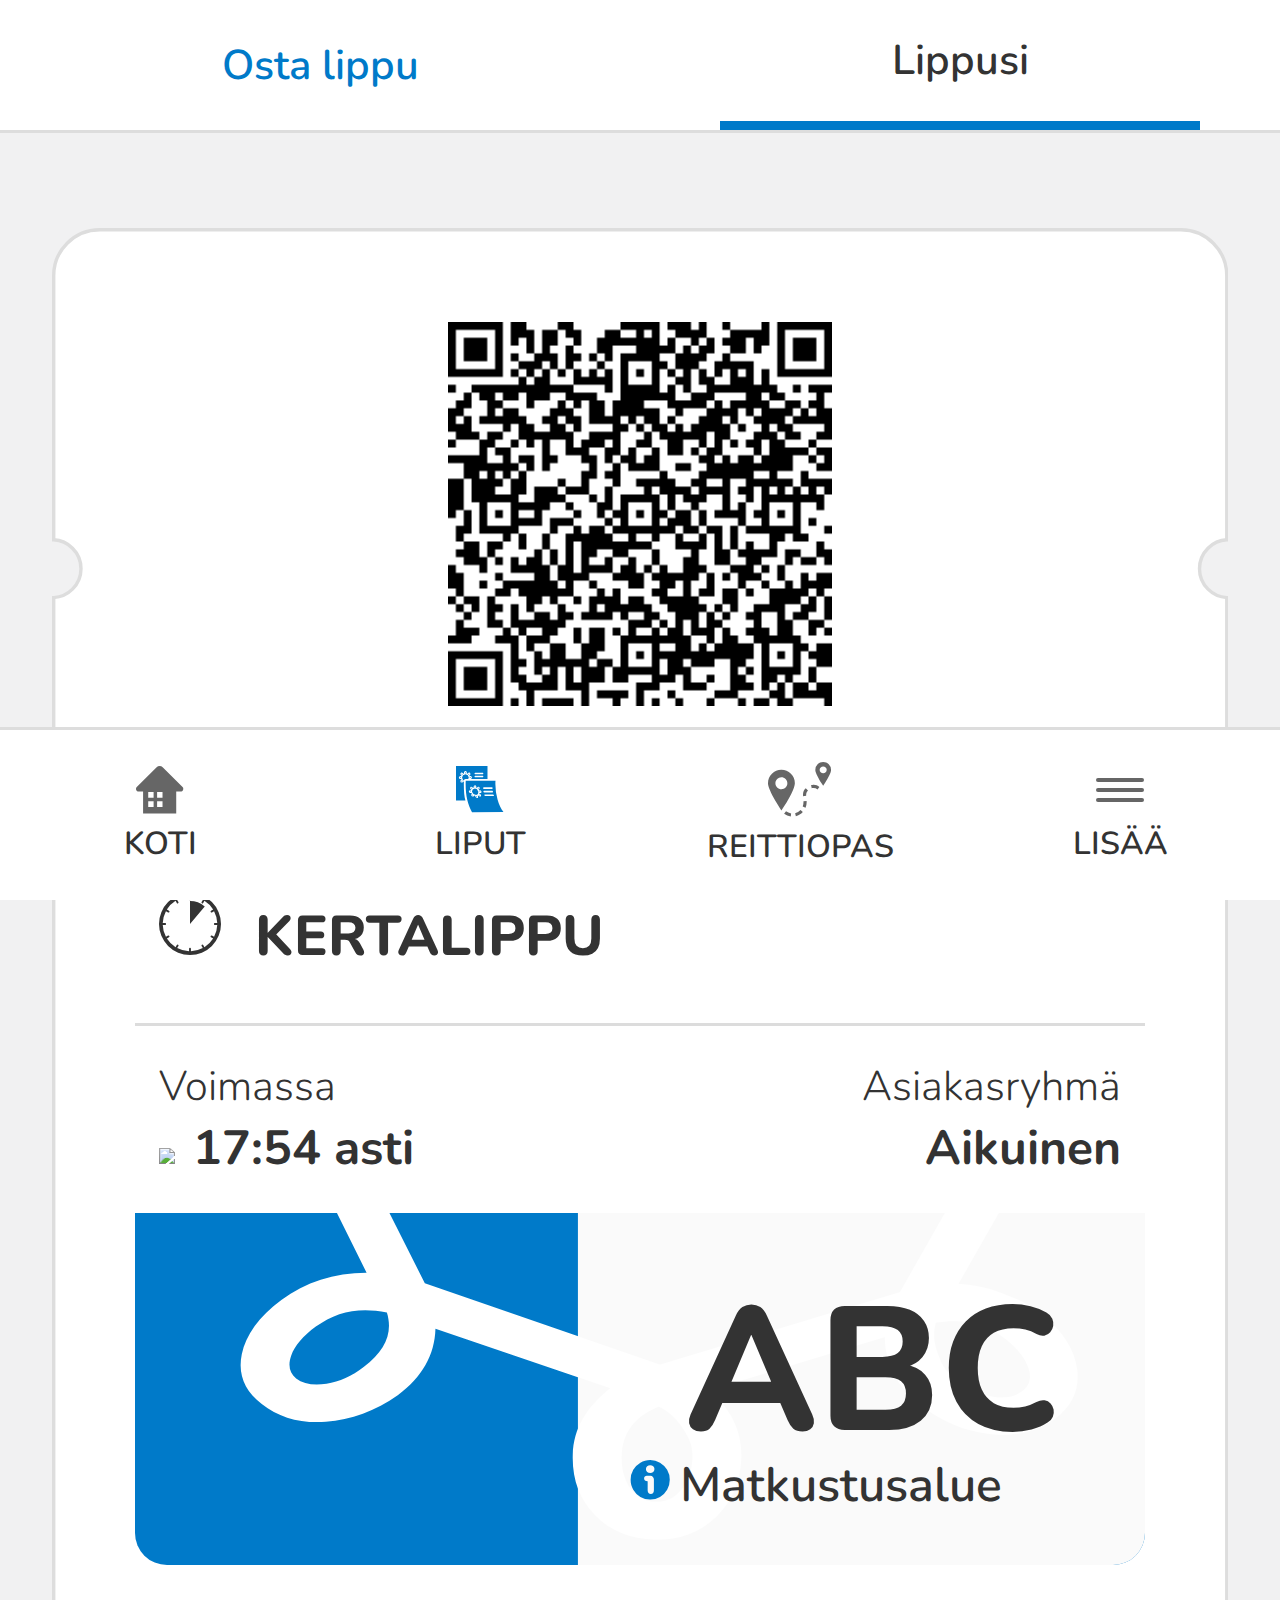
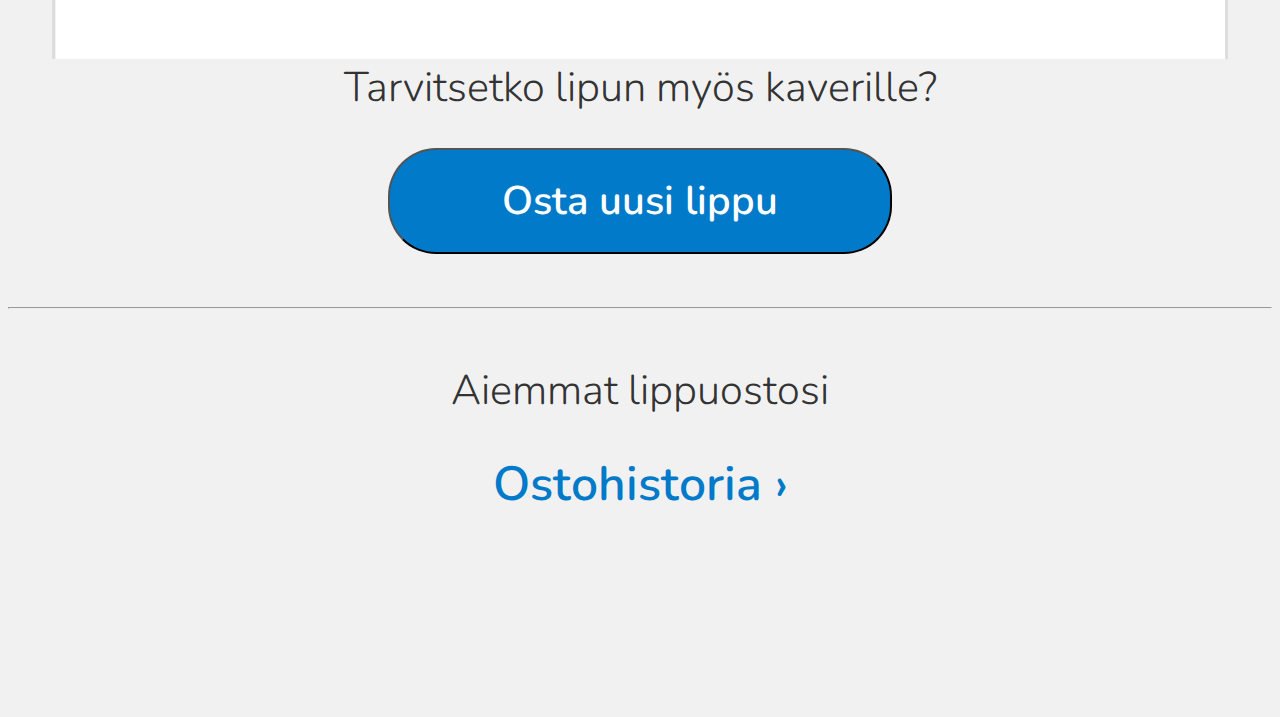
==== index.html @ 5ee7aa4e "Moi" ====
<!DOCTYPE html>

<head>
    <title>HSL-äppi</title>
    <link rel="stylesheet" href="style.css">

    <style>
        @import url('https://fonts.googleapis.com/css2?family=Nunito:ital,wght@0,200;0,300;0,400;0,500;0,600;0,700;0,800;0,900;0,1000;1,200;1,300;1,400;1,500;1,600;1,700;1,800;1,900;1,1000&display=swap');
    </style>

<script src="script.js"></script>

<meta http-equiv="ScreenOrientation" content="autoRotate:disabled">

</head>

<body onload = "displayTime()">
        
    <header>
        <div class="header-osta">
                <div class="header-osta-p">
                    <p>Osta lippu</p>
                </div>
            </div>

            <div class="header-lippusi">
                <div class="header-lippusi-p">
                    <p>Lippusi</p>
                </div>
            </div>
    </header>

    <div class="lippu-tausta"> 
        <div class="lippu-container">
            <div style="overflow: hidden;border-radius: 2rem;">

                <div style="width:38%;margin-left:auto;margin-right:auto;">
                    <img src="./kuvat/qr-koodi.png" style="width:100%;">
                </div>

                <div class="sarjanumero" style="text-align: center;color:#322b32;font-weight: 400;">
                    <p><b>222114</b> 98151397</p>
                </div>
                
                <div class="lipputyyppi">
                    <img src="./kuvat/kertalippu.svg" style="width:6.5%;">
                    <span class="kertalippu">Kertalippu</span>
                </div>

                <div class="voimassa-asiakasryhmä-wrapper">

                    <div class="voimassa">
                        <span class="voimassa">Voimassa</span><br/>
                        <img src="./kuvat/vihreä-pallo.svg" style="width:1.5rem;">
                        <span id="time" style="font-weight:700;font-size: 3rem;padding-left: 0.5rem;">0:00 Asti</span>
                    </div>

                    <div class="Asiakasryhmä">
                        <span class="asiakasryhmä">Asiakasryhmä</span><br/>
                        <span style="font-weight:700;font-size: 3rem;">Aikuinen</span>
                    </div>

                </div>

                <div class="kameleontti" id="kameleontti">

                    <div class="Matkustusalue">
                        <span>ABC</span> <br/>
                    </div>
                    
                    <div class="Matkustusalue-info">
                        <img src="./kuvat/info.svg" style="width:2.5rem;">
                        <span style="font-weight:600;font-size: 3rem;">Matkustusalue</span>
                    </div>

                </div>
            </div>
        </div>
    </div>

    <div class="Historia" style="text-align:center">
        <span>Tarvitsetko lipun myös kaverille?</span><br/>
        <button id="osta-uusi-lippu">Osta uusi lippu</button><br/>

        <hr/>

    <span style="padding-top:2rem;display:block;">Aiemmat lippuostosi</span>
    <span class="Ostohistoria">Ostohistoria ›</span>

    </div>
    
<footer>
    <span id="footer">
        <img id ="footerimg" src="./kuvat/koti.svg">Koti</span>
    <span id="footer">
        <img id ="footerimg" src="./kuvat/liput.svg">Liput</span>
    <span id="footer">
        <img id="footerimg2" src="./kuvat/reittiopas.svg">Reittiopas</span>
    <span id="footer">
        <img id ="footerimg" src="./kuvat/lisää.svg">Lisää</span>
</footer>
    
</body>
</html>
---- style.css ----
body{
    font-size: 2.6rem;
    font-family: 'Nunito', sans-serif;
    color: #333333;
    font-weight: 300;
    background-color: #f1f1f2;
}

p {
    margin: 2rem 0 2rem 0;
}

header{
    width: 100%;
    position: fixed;
    box-sizing: content-box;
    z-index: 99;
    top: 0;
    left: 0;
    padding-top: env(safe-area-inset-top);
    background-color: #ffffff;
    display: flex;
    justify-content: center;
    align-items: center;
    border-bottom: 0.2rem solid #ddd;
    font-weight: 600;
}

.header-osta, .header-lippusi {
    width: 50%;
    justify-items: center;
    align-items: center;
    text-align: center;
}

.header-osta{
    color: #007ac9;
}

.header-lippusi-p{
    width:75%;
    color: #333;
    border-bottom: 0.6rem solid #007ac9;
    margin-left: auto;
    margin-right: auto;
}

.lippu-tausta {
    background-image: url(./kuvat/tausta.svg);
    background-size: contain;
    background-repeat: no-repeat;
    width: 93%;
    margin-top: 18%;
    margin-right: auto;
    margin-left: auto;
}

.lippu-container {
    padding: 8% 7% 8% 7%;
}

.lipputyyppi {
    padding: 3rem 1.5rem 3rem 1.5rem;
    border: 0 0 0 0;
    border-top: solid;
    border-bottom: solid;
    border-color: #dcdcdc;
    border-width: 0.2rem;
}

span.kertalippu {
    text-transform: uppercase;
    font-size: 3.5rem;
    padding-left: 1.5rem;
    font-weight: 800;
}

.voimassa-asiakasryhmä-wrapper {
    display: flex;
    padding: 2rem 1.5rem 2rem 1.5rem;
}

.Asiakasryhmä,.voimassa{
    width: 50%;
}

.Asiakasryhmä {
    text-align: right;
}

.kameleontti {
    background-image: url(./kuvat/hyrrä.svg);
    height: 22rem;
    background-size: contain;
    background-repeat: round;
    background-color:#007ac9;
}

.Matkustusalue {
    padding-left: 46%;
    padding-top: 5rem;
    font-size: 11rem;
    text-align: center;
    font-weight: 800;
    line-height: 0.9;
}

.Matkustusalue-info {
    width: 50%;
    padding-left: 49%;
}

#hyrra {
    background-color: rgb(77, 31, 31);
  }

button#osta-uusi-lippu{
    color: white;
    background-color: #007ac9;
    font-size: 5rem;
    border-radius: 3rem;
    padding: 1.5rem 7rem 1.5rem 7rem;
    font-size: 2.5rem;
    margin: 2rem 0 2rem 0;
    font-weight: 600;
    font-family: 'Nunito', sans-serif;
}

footer {
    position: fixed;
    width: 100%;
    bottom: 0;
    left: 0;
    background-color: #ffffff;
    display: flex;
    justify-content: center;
    align-items: center;
    border-top: 0.2rem solid #ddd;
    font-weight: 600;
    padding: 2rem 0 2rem 0;
}

span#footer {
    width: 25%;
    text-align: center;
    text-transform: uppercase;
    font-size: 2rem;
}

img#footerimg,img#footerimg2 {
    display: block;
    margin-left: auto;
    margin-right: auto;
    width: 3rem;
    padding-bottom: 0.5rem;
}

img#footerimg2 {
    width: 4rem;
}

@media only screen and (min-width: 900px) {
    .lippu-tausta {
        background-size: cover;
    }
  }

span.Ostohistoria {
    padding-top:2rem;
    display:block;
    color:#007ac9;
    font-weight:600;
    font-size: 3rem;
    padding-bottom: 12rem;
    display: block;
}
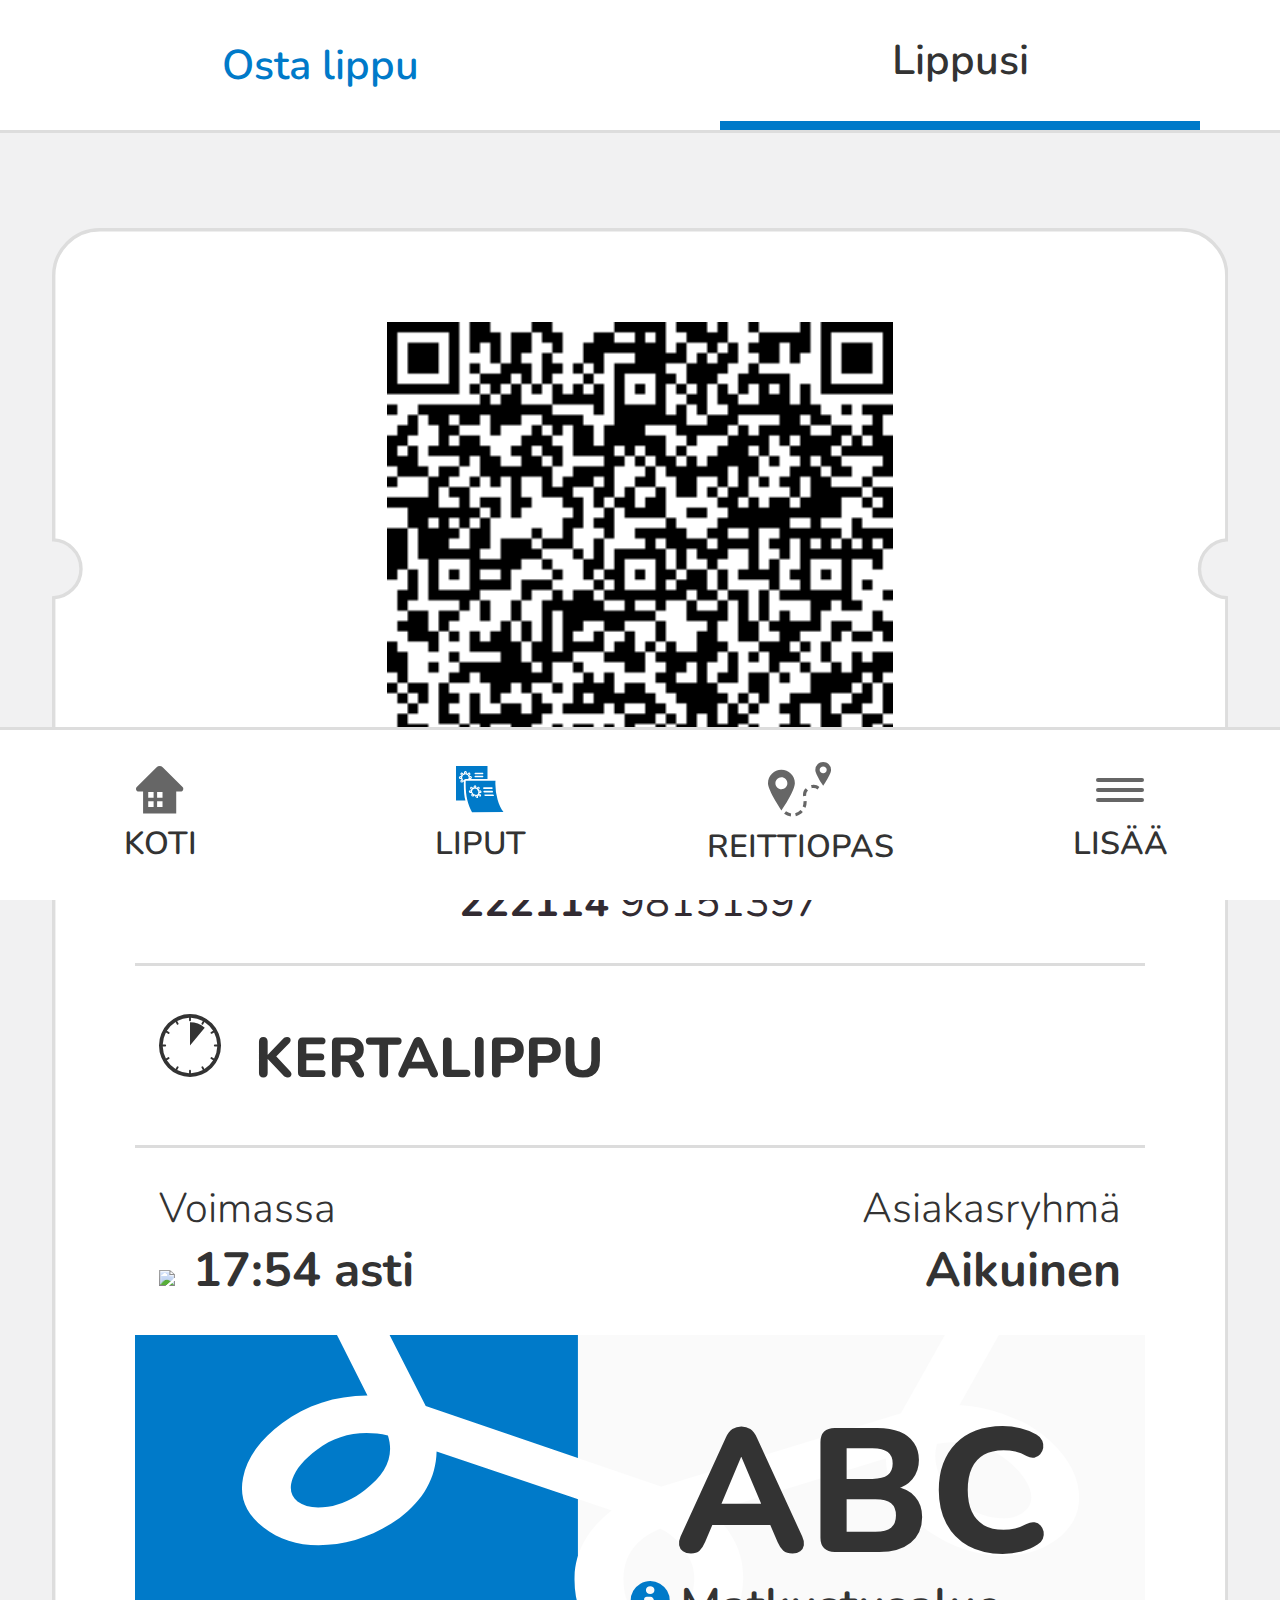
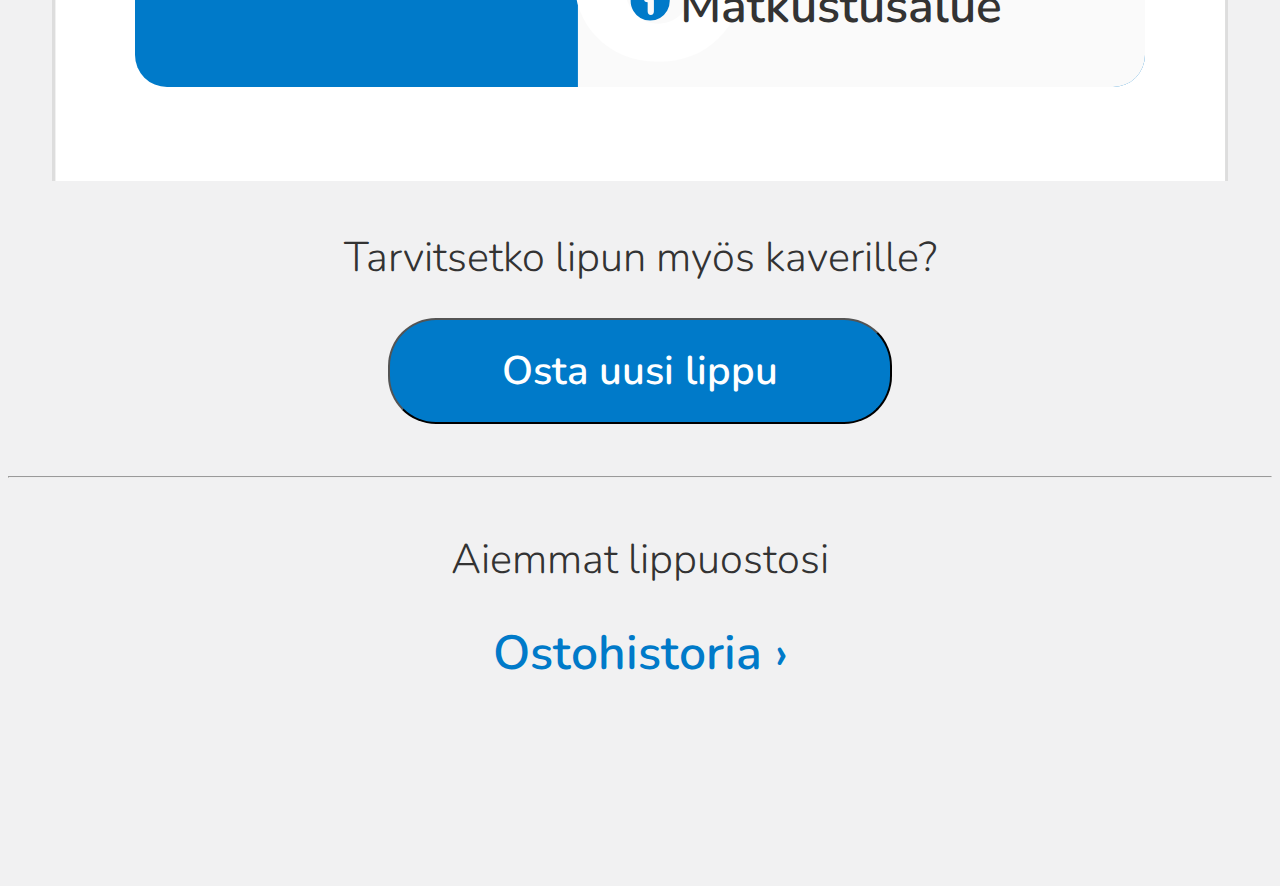
==== commit 8f3d5194: "Miau" ====
--- a/index.html
+++ b/index.html
@@ -34,7 +34,7 @@
         <div class="lippu-container">
             <div style="overflow: hidden;border-radius: 2rem;">
 
-                <div style="width:38%;margin-left:auto;margin-right:auto;">
+                <div style="width:50%;margin-left:auto;margin-right:auto;">
                     <img src="./kuvat/qr-koodi.png" style="width:100%;">
                 </div>
 
--- a/style.css
+++ b/style.css
@@ -97,7 +97,7 @@
 }
 
 .Matkustusalue {
-    padding-left: 46%;
+    padding-left: 44%;
     padding-top: 5rem;
     font-size: 11rem;
     text-align: center;
@@ -136,7 +136,7 @@
     justify-content: center;
     align-items: center;
     border-top: 0.2rem solid #ddd;
-    font-weight: 600;
+    font-weight: 600!important;
     padding: 2rem 0 2rem 0;
 }
 
@@ -165,6 +165,10 @@
     }
   }
 
+  .Historia {
+    padding-top: 3rem;
+}
+
 span.Ostohistoria {
     padding-top:2rem;
     display:block;
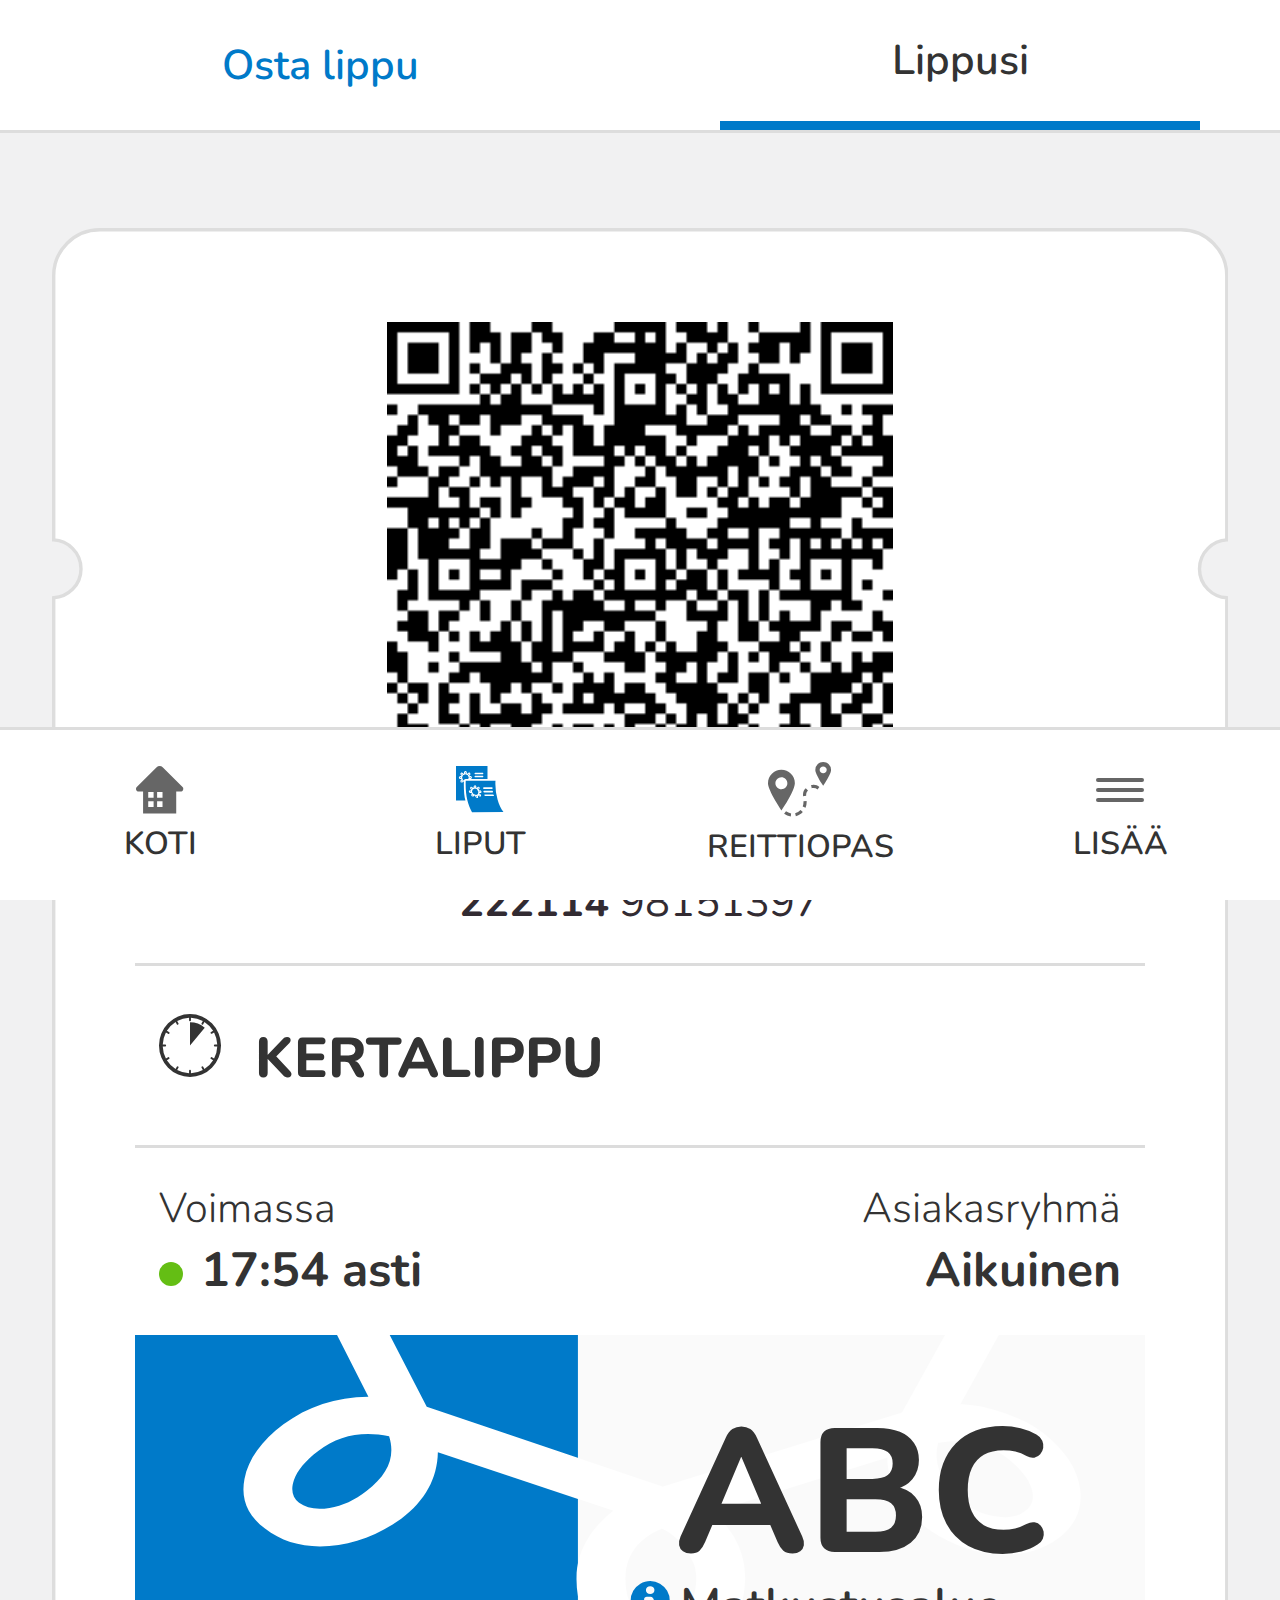
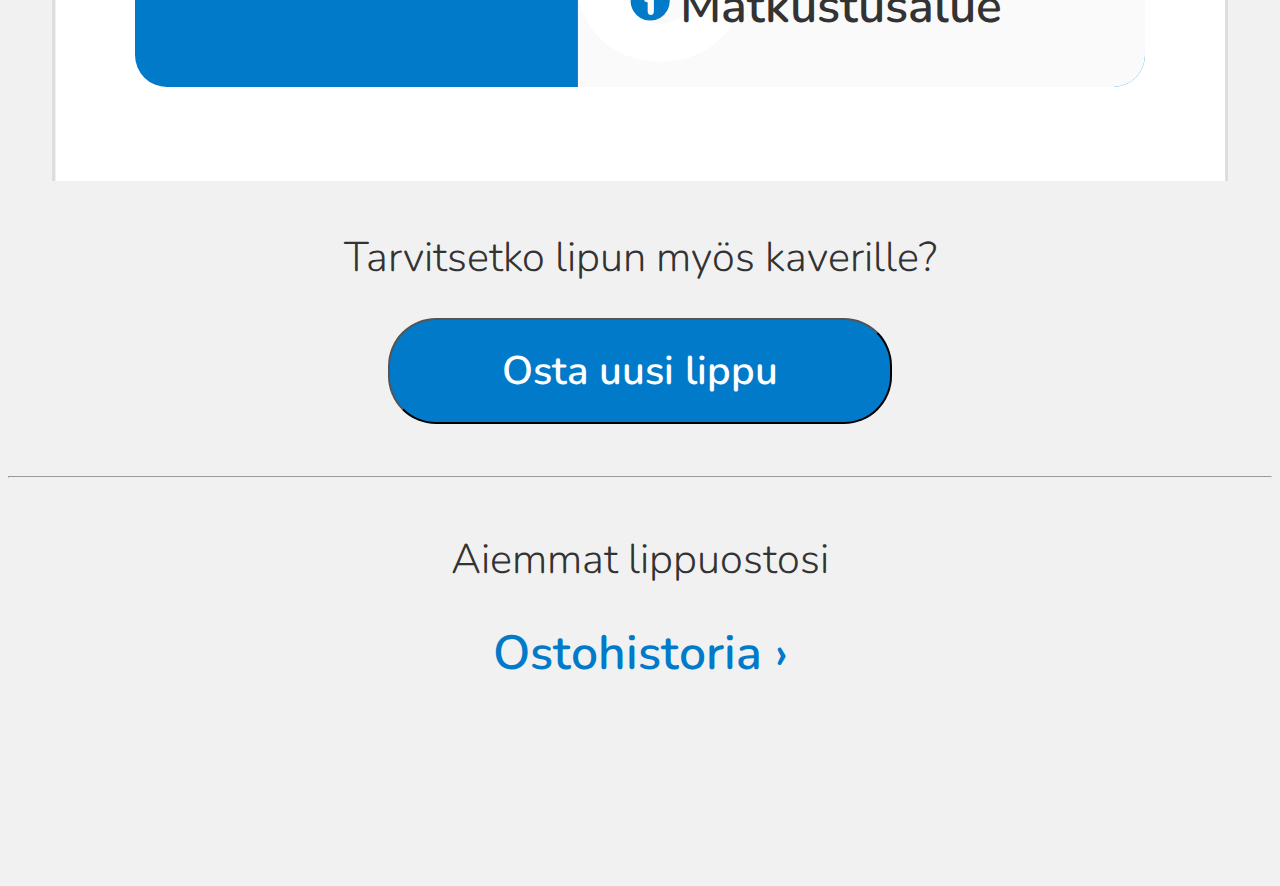
==== commit ad246d92: "miau" ====
--- a/index.html
+++ b/index.html
@@ -51,7 +51,7 @@
 
                     <div class="voimassa">
                         <span class="voimassa">Voimassa</span><br/>
-                        <img src="./kuvat/vihreä-pallo.svg" style="width:1.5rem;">
+                        <img src="./kuvat/pallo.svg" style="width:1.5rem;">
                         <span id="time" style="font-weight:700;font-size: 3rem;padding-left: 0.5rem;">0:00 Asti</span>
                     </div>
 
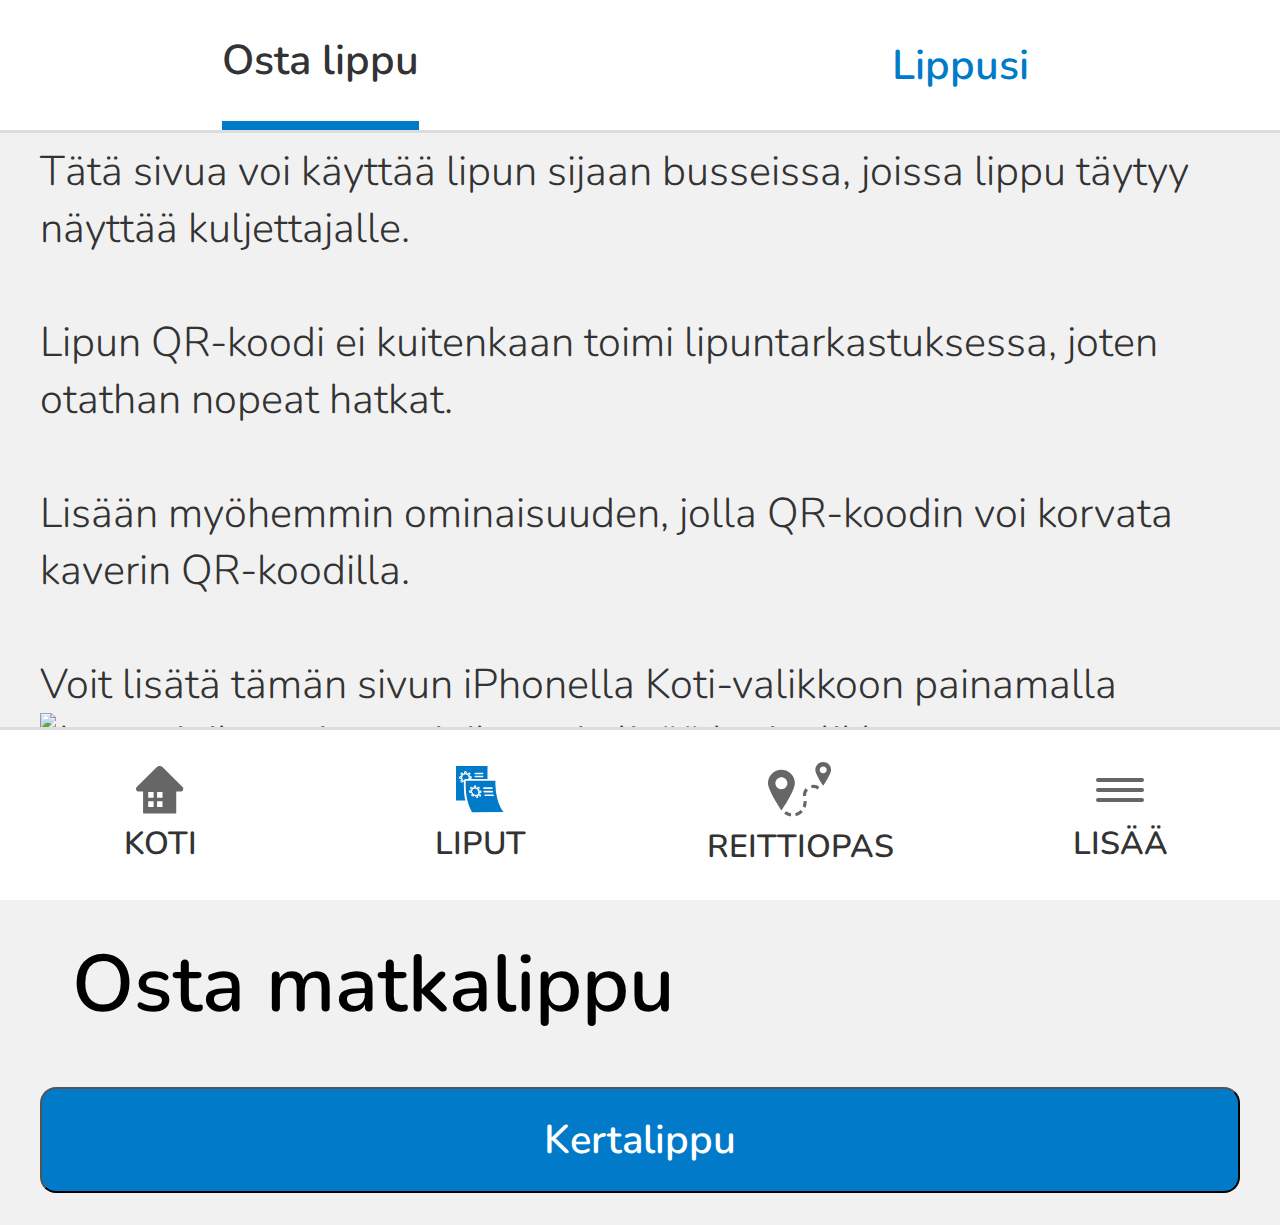
==== commit 09648494: "Osta lippu-sivu lisätty" ====
--- a/index.html
+++ b/index.html
@@ -1,94 +1,52 @@
 <!DOCTYPE html>
 
 <head>
-    <title>HSL-äppi</title>
+
+    <title>HSL</title>
     <link rel="stylesheet" href="style.css">
+    <link rel="apple-touch-icon" sizes="180x180" href="./kuvat/apple-touch-icon.png">
+    <link rel="icon" type="image/png" sizes="32x32" href="./kuvat/favicon-32x32.png">
+    <link rel="icon" type="image/png" sizes="16x16" href="./kuvat/favicon-16x16.png">
 
-    <style>
-        @import url('https://fonts.googleapis.com/css2?family=Nunito:ital,wght@0,200;0,300;0,400;0,500;0,600;0,700;0,800;0,900;0,1000;1,200;1,300;1,400;1,500;1,600;1,700;1,800;1,900;1,1000&display=swap');
-    </style>
+    <script src="script.js"></script>
 
-<script src="script.js"></script>
-
-<meta http-equiv="ScreenOrientation" content="autoRotate:disabled">
+    <meta http-equiv="ScreenOrientation" content="autoRotate:disabled">
 
 </head>
 
-<body onload = "displayTime()">
+<body>
         
-    <header>
-        <div class="header-osta">
-                <div class="header-osta-p">
-                    <p>Osta lippu</p>
-                </div>
-            </div>
-
-            <div class="header-lippusi">
-                <div class="header-lippusi-p">
-                    <p>Lippusi</p>
-                </div>
-            </div>
-    </header>
-
-    <div class="lippu-tausta"> 
-        <div class="lippu-container">
-            <div style="overflow: hidden;border-radius: 2rem;">
-
-                <div style="width:50%;margin-left:auto;margin-right:auto;">
-                    <img src="./kuvat/qr-koodi.png" style="width:100%;">
-                </div>
-
-                <div class="sarjanumero" style="text-align: center;color:#322b32;font-weight: 400;">
-                    <p><b>222114</b> 98151397</p>
-                </div>
-                
-                <div class="lipputyyppi">
-                    <img src="./kuvat/kertalippu.svg" style="width:6.5%;">
-                    <span class="kertalippu">Kertalippu</span>
-                </div>
-
-                <div class="voimassa-asiakasryhmä-wrapper">
-
-                    <div class="voimassa">
-                        <span class="voimassa">Voimassa</span><br/>
-                        <img src="./kuvat/pallo.svg" style="width:1.5rem;">
-                        <span id="time" style="font-weight:700;font-size: 3rem;padding-left: 0.5rem;">0:00 Asti</span>
-                    </div>
-
-                    <div class="Asiakasryhmä">
-                        <span class="asiakasryhmä">Asiakasryhmä</span><br/>
-                        <span style="font-weight:700;font-size: 3rem;">Aikuinen</span>
-                    </div>
-
-                </div>
-
-                <div class="kameleontti" id="kameleontti">
-
-                    <div class="Matkustusalue">
-                        <span>ABC</span> <br/>
-                    </div>
-                    
-                    <div class="Matkustusalue-info">
-                        <img src="./kuvat/info.svg" style="width:2.5rem;">
-                        <span style="font-weight:600;font-size: 3rem;">Matkustusalue</span>
-                    </div>
-
-                </div>
-            </div>
+<header>
+    <div class="header-osta">
+        <div class="header-osta-p" style="border-bottom: 0.6rem solid #007ac9;color: #333;">
+            <p>Osta lippu</p>
         </div>
     </div>
+    
+    <div class="header-lippusi">
+        <div class="header-lippusi-p" style="color: #007ac9;display:block">
+            <a href="./lippusi.html" style="text-decoration: none;color: #007ac9;">Lippusi</a>
+        </div>
+    </div>
+</header> 
 
-    <div class="Historia" style="text-align:center">
-        <span>Tarvitsetko lipun myös kaverille?</span><br/>
-        <button id="osta-uusi-lippu">Osta uusi lippu</button><br/>
+<div class = "osta-container">
 
-        <hr/>
+<span>
+    Tätä sivua voi käyttää lipun sijaan busseissa, joissa lippu täytyy näyttää kuljettajalle.<br/><br/>
+    Lipun QR-koodi ei kuitenkaan toimi lipuntarkastuksessa, joten otathan nopeat hatkat.<br/><br/>
+    Lisään myöhemmin ominaisuuden, jolla QR-koodin voi korvata kaverin QR-koodilla.<br/><br/>
+    Voit lisätä tämän sivun iPhonella Koti-valikkoon painamalla <span class="NoBreak"><img src="https://help.apple.com/assets/6387F6CB0C1E2145A22E8306/6387F6E80C1E2145A22E8333/fi_FI/d26fe35d3438fe81179a80c2b6c9b0c9.png" alt="Jaa-painiketta" height="30" width="25" originalimagename="GlobalArt/IL_ShareBlue.png"></span> jaa-painiketta ja lisää kotivalikkoon.
+</span>
 
-    <span style="padding-top:2rem;display:block;">Aiemmat lippuostosi</span>
-    <span class="Ostohistoria">Ostohistoria ›</span>
+<span class="Osta-matkalippu">Osta matkalippu</span>
 
-    </div>
-    
+<form action="./lippusi.html">
+    <input type="submit" value="Kertalippu" class="Osta-nappi"/>
+</form>
+
+</div>
+
 <footer>
     <span id="footer">
         <img id ="footerimg" src="./kuvat/koti.svg">Koti</span>
--- a/style.css
+++ b/style.css
@@ -1,3 +1,5 @@
+@import url('https://fonts.googleapis.com/css2?family=Nunito:ital,wght@0,200;0,300;0,400;0,500;0,600;0,700;0,800;0,900;0,1000;1,200;1,300;1,400;1,500;1,600;1,700;1,800;1,900;1,1000&display=swap');
+
 body{
     font-size: 2.6rem;
     font-family: 'Nunito', sans-serif;
@@ -33,17 +35,42 @@
     text-align: center;
 }
 
-.header-osta{
-    color: #007ac9;
-}
-
 .header-lippusi-p{
     width:75%;
-    color: #333;
-    border-bottom: 0.6rem solid #007ac9;
     margin-left: auto;
     margin-right: auto;
 }
+
+/*Osta lippu-sivut*/
+
+.osta-container {
+    padding-top: 15vh;
+    width:95%;
+    margin-right:auto;
+    margin-left:auto;
+}
+
+.Osta-matkalippu {
+    font-weight: 600;
+    font-size: 5rem;
+    color: black;
+    padding: 10rem 0 3rem 2rem;
+    display: block;
+}
+.Osta-nappi {
+    color: white;
+    background-color: #007ac9;
+    font-size: 5rem;
+    width: 100%;
+    border-radius: 1rem;
+    padding: 1.5rem 7rem 1.5rem 7rem;
+    font-size: 2.5rem;
+    margin-bottom: 1.5rem;
+    font-weight: 600;
+    font-family: 'Nunito', sans-serif;
+}
+
+/*Lippusi-sivut*/
 
 .lippu-tausta {
     background-image: url(./kuvat/tausta.svg);
@@ -53,14 +80,14 @@
     margin-top: 18%;
     margin-right: auto;
     margin-left: auto;
-}
+}  
 
 .lippu-container {
     padding: 8% 7% 8% 7%;
 }
 
 .lipputyyppi {
-    padding: 3rem 1.5rem 3rem 1.5rem;
+    padding: 2rem 1.5rem 2rem 1.5rem;
     border: 0 0 0 0;
     border-top: solid;
     border-bottom: solid;
@@ -70,7 +97,7 @@
 
 span.kertalippu {
     text-transform: uppercase;
-    font-size: 3.5rem;
+    font-size: 3rem;
     padding-left: 1.5rem;
     font-weight: 800;
 }
@@ -94,15 +121,18 @@
     background-size: contain;
     background-repeat: round;
     background-color:#007ac9;
+
+    height: 15vh;
+    width: auto;
 }
 
 .Matkustusalue {
     padding-left: 44%;
-    padding-top: 5rem;
     font-size: 11rem;
     text-align: center;
     font-weight: 800;
-    line-height: 0.9;
+    line-height: 0.4;
+    padding-top: 7rem;
 }
 
 .Matkustusalue-info {
@@ -159,12 +189,6 @@
     width: 4rem;
 }
 
-@media only screen and (min-width: 900px) {
-    .lippu-tausta {
-        background-size: cover;
-    }
-  }
-
   .Historia {
     padding-top: 3rem;
 }
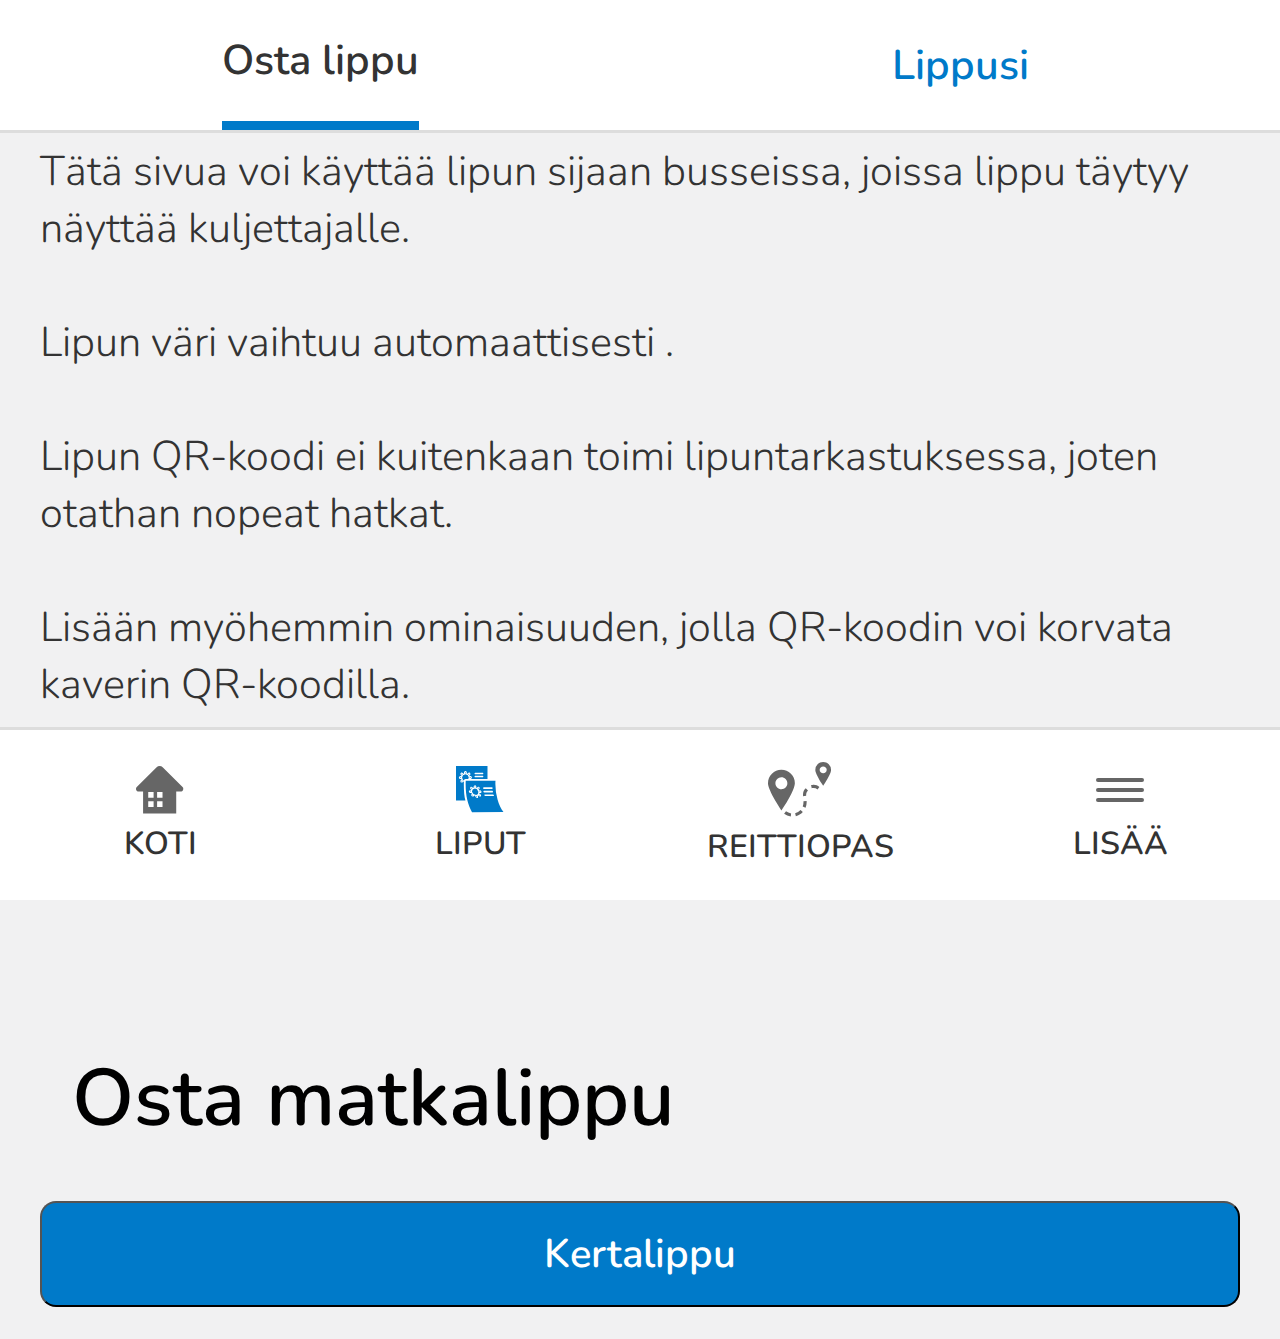
==== commit 4f357f92: "webmanifest" ====
--- a/index.html
+++ b/index.html
@@ -3,10 +3,15 @@
 <head>
 
     <title>HSL</title>
+
     <link rel="stylesheet" href="style.css">
     <link rel="apple-touch-icon" sizes="180x180" href="./kuvat/apple-touch-icon.png">
     <link rel="icon" type="image/png" sizes="32x32" href="./kuvat/favicon-32x32.png">
     <link rel="icon" type="image/png" sizes="16x16" href="./kuvat/favicon-16x16.png">
+
+    <link rel="manifest" href="/site.webmanifest">
+    <meta name="apple-mobile-web-app-title" content="HSL">
+
 
     <script src="script.js"></script>
 
@@ -34,6 +39,7 @@
 
 <span>
     Tätä sivua voi käyttää lipun sijaan busseissa, joissa lippu täytyy näyttää kuljettajalle.<br/><br/>
+    Lipun väri vaihtuu automaattisesti .<br/><br/>
     Lipun QR-koodi ei kuitenkaan toimi lipuntarkastuksessa, joten otathan nopeat hatkat.<br/><br/>
     Lisään myöhemmin ominaisuuden, jolla QR-koodin voi korvata kaverin QR-koodilla.<br/><br/>
     Voit lisätä tämän sivun iPhonella Koti-valikkoon painamalla <span class="NoBreak"><img src="https://help.apple.com/assets/6387F6CB0C1E2145A22E8306/6387F6E80C1E2145A22E8333/fi_FI/d26fe35d3438fe81179a80c2b6c9b0c9.png" alt="Jaa-painiketta" height="30" width="25" originalimagename="GlobalArt/IL_ShareBlue.png"></span> jaa-painiketta ja lisää kotivalikkoon.
